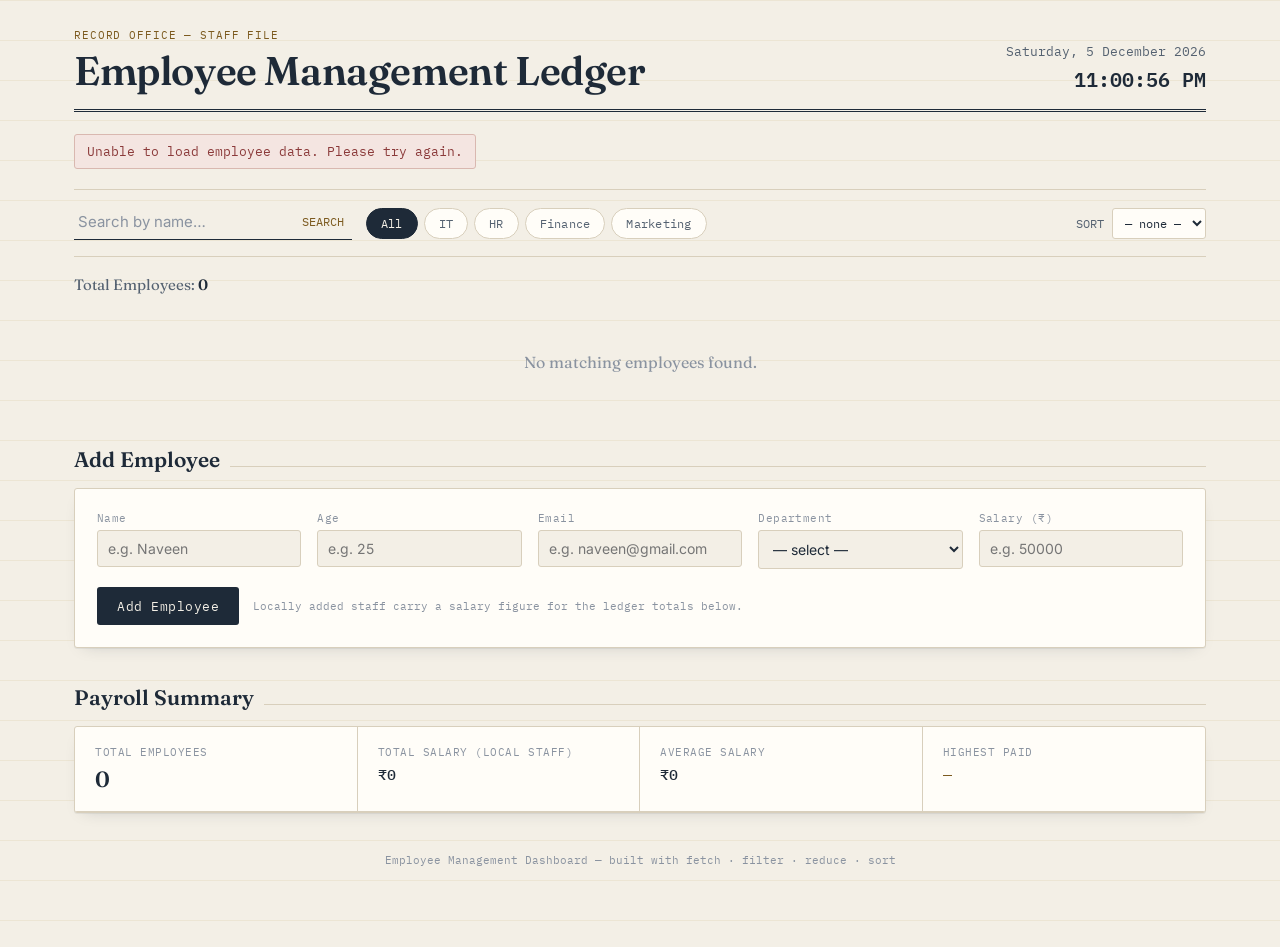
==== index.html @ 7f406c30 "Rename index8.html to index.html" ====
<!DOCTYPE html>
<html lang="en">
<head>
<meta charset="UTF-8">
<meta name="viewport" content="width=device-width, initial-scale=1.0">
<title>Personnel Ledger — Employee Management</title>
<link rel="preconnect" href="https://fonts.googleapis.com">
<link rel="preconnect" href="https://fonts.gstatic.com" crossorigin>
<link href="https://fonts.googleapis.com/css2?family=Fraunces:opsz,wght@9..144,400;9..144,500;9..144,600;9..144,700&family=Inter:wght@400;500;600;700&family=IBM+Plex+Mono:wght@400;500;600&display=swap" rel="stylesheet">
<link rel="stylesheet" href="style8.css">
</head>
<body>
<div class="wrap">

  <div class="masthead">
    <div>
      <div class="kicker">RECORD OFFICE — STAFF FILE</div>
      <h1>Employee Management Ledger</h1>
    </div>
    <div class="clock">
      <div id="clockDate">—</div>
      <div class="time" id="clockTime">—</div>
    </div>
  </div>

  <div id="statusLine">Loading employees…</div>

  <div class="controls">
    <div class="search-box">
      <input type="text" id="searchInput" placeholder="Search by name…">
      <button id="searchBtn">SEARCH</button>
    </div>

    <div class="dept-tabs" id="deptTabs">
      <button data-dept="All" class="active">All</button>
      <button data-dept="IT">IT</button>
      <button data-dept="HR">HR</button>
      <button data-dept="Finance">Finance</button>
      <button data-dept="Marketing">Marketing</button>
    </div>

    <div class="sort-select">
      <span>SORT</span>
      <select id="sortSelect">
        <option value="none">— none —</option>
        <option value="name-asc">Name ↑</option>
        <option value="name-desc">Name ↓</option>
        <option value="age-asc">Age ↑</option>
        <option value="age-desc">Age ↓</option>
        <option value="salary-asc">Salary ↑</option>
        <option value="salary-desc">Salary ↓</option>
      </select>
    </div>
  </div>

  <div class="count-strip" id="countStrip">Total Employees: <b>0</b></div>

  <div class="grid" id="employeeGrid"></div>

  <div class="section-head"><h2>Add Employee</h2><div class="rule"></div></div>
  <div class="form-panel">
    <div class="form-grid">
      <div class="field" id="f-name">
        <label>Name</label>
        <input type="text" id="inName" placeholder="e.g. Naveen">
        <div class="err-msg">❌ Please enter employee name</div>
      </div>
      <div class="field" id="f-age">
        <label>Age</label>
        <input type="number" id="inAge" placeholder="e.g. 25">
        <div class="err-msg">❌ Age must be greater than 18</div>
      </div>
      <div class="field" id="f-email">
        <label>Email</label>
        <input type="text" id="inEmail" placeholder="e.g. naveen@gmail.com">
        <div class="err-msg">❌ Please enter a valid email</div>
      </div>
      <div class="field" id="f-dept">
        <label>Department</label>
        <select id="inDept">
          <option value="">— select —</option>
          <option value="IT">IT</option>
          <option value="HR">HR</option>
          <option value="Finance">Finance</option>
          <option value="Marketing">Marketing</option>
        </select>
        <div class="err-msg">❌ Department must be selected</div>
      </div>
      <div class="field" id="f-salary">
        <label>Salary (₹)</label>
        <input type="number" id="inSalary" placeholder="e.g. 50000">
        <div class="err-msg">❌ Please enter a valid salary</div>
      </div>
    </div>
    <div class="form-actions">
      <button class="btn-primary" id="addBtn">Add Employee</button>
      <span class="form-note">Locally added staff carry a salary figure for the ledger totals below.</span>
    </div>
  </div>

  <div class="section-head"><h2>Payroll Summary</h2><div class="rule"></div></div>
  <div class="stats-panel">
    <div class="stats-grid">
      <div class="stat">
        <div class="label">TOTAL EMPLOYEES</div>
        <div class="value" id="statTotal">0</div>
      </div>
      <div class="stat">
        <div class="label">TOTAL SALARY (LOCAL STAFF)</div>
        <div class="value small" id="statTotalSalary">₹0</div>
      </div>
      <div class="stat">
        <div class="label">AVERAGE SALARY</div>
        <div class="value small" id="statAvgSalary">₹0</div>
      </div>
      <div class="stat top">
        <div class="label">HIGHEST PAID</div>
        <div class="value small" id="statTopPaid">—</div>
      </div>
    </div>
  </div>

  <footer>Employee Management Dashboard — built with fetch · filter · reduce · sort</footer>
</div>

<script src="task8.js"></script>
</body>
</html>
---- style8.css ----
:root{
    --paper: #F3EFE6;
    --paper-2: #ECE5D4;
    --card: #FFFDF8;
    --ink: #1E2A38;
    --ink-soft: #556271;
    --ink-faint: #8A93A0;
    --brass: #A9792C;
    --brass-dark: #7C5A1F;
    --line: #D8CFBC;
    --danger: #8B3A3A;
    --danger-soft: #F4E5E1;
    --good: #3F6B4E;
    --radius: 3px;
    --shadow: 0 1px 0 rgba(30,42,56,0.06), 0 6px 16px -10px rgba(30,42,56,0.25);
  }

  * { box-sizing: border-box; }

  body{
    margin:0;
    background: var(--paper);
    background-image:
      linear-gradient(var(--paper-2) 1px, transparent 1px);
    background-size: 100% 40px;
    color: var(--ink);
    font-family: 'Inter', -apple-system, sans-serif;
    -webkit-font-smoothing: antialiased;
    min-height: 100vh;
  }

  a { color: inherit; }

  .wrap{
    max-width: 1180px;
    margin: 0 auto;
    padding: 28px 24px 80px;
  }

  /* ---------- Masthead ---------- */
  .masthead{
    display:flex;
    justify-content: space-between;
    align-items: flex-end;
    border-bottom: 3px double var(--ink);
    padding-bottom: 14px;
    margin-bottom: 22px;
    gap: 20px;
    flex-wrap: wrap;
  }
  .masthead h1{
    font-family: 'Fraunces', serif;
    font-optical-sizing: auto;
    font-weight: 600;
    font-size: clamp(28px, 4vw, 40px);
    margin: 0;
    letter-spacing: -0.01em;
  }
  .masthead .kicker{
    font-family: 'IBM Plex Mono', monospace;
    font-size: 11px;
    color: var(--brass-dark);
    letter-spacing: 0.08em;
    margin-bottom: 4px;
  }
  .clock{
    font-family: 'IBM Plex Mono', monospace;
    text-align: right;
    color: var(--ink-soft);
    font-size: 13px;
    line-height: 1.6;
  }
  .clock .time{
    font-size: 20px;
    color: var(--ink);
    font-weight: 600;
  }

  /* ---------- Status line ---------- */
  #statusLine{
    font-family: 'IBM Plex Mono', monospace;
    font-size: 13px;
    padding: 8px 12px;
    border: 1px solid var(--line);
    background: var(--card);
    border-radius: var(--radius);
    margin-bottom: 20px;
    display: inline-block;
  }
  #statusLine.err{ color: var(--danger); border-color: #d9b8b0; background: var(--danger-soft); }
  #statusLine.ok{ color: var(--good); }

  /* ---------- Controls ---------- */
  .controls{
    display:flex;
    flex-wrap: wrap;
    align-items:center;
    gap: 14px;
    padding: 16px 0;
    border-top: 1px solid var(--line);
    border-bottom: 1px solid var(--line);
    margin-bottom: 18px;
  }
  .search-box{
    display:flex;
    align-items:center;
    gap:0;
    border-bottom: 1.5px solid var(--ink);
    padding-bottom: 2px;
  }
  .search-box input{
    border: none;
    background: transparent;
    font-family: 'Inter', sans-serif;
    font-size: 15px;
    padding: 6px 4px;
    width: 220px;
    outline: none;
    color: var(--ink);
  }
  .search-box input::placeholder{ color: var(--ink-faint); }
  .search-box button{
    border: none;
    background: transparent;
    font-family: 'IBM Plex Mono', monospace;
    font-size: 12px;
    color: var(--brass-dark);
    cursor: pointer;
    padding: 6px 8px;
  }

  .dept-tabs{
    display:flex;
    gap: 6px;
    flex-wrap: wrap;
  }
  .dept-tabs button{
    font-family: 'IBM Plex Mono', monospace;
    font-size: 12px;
    letter-spacing: 0.02em;
    padding: 7px 14px;
    border: 1px solid var(--line);
    background: var(--card);
    color: var(--ink-soft);
    border-radius: 999px;
    cursor: pointer;
    transition: background .15s, color .15s, border-color .15s;
  }
  .dept-tabs button:hover{ border-color: var(--brass); color: var(--ink); }
  .dept-tabs button.active{
    background: var(--ink);
    border-color: var(--ink);
    color: var(--paper);
  }

  .sort-select{
    margin-left: auto;
    font-family: 'IBM Plex Mono', monospace;
    font-size: 12px;
    color: var(--ink-soft);
    display:flex;
    align-items:center;
    gap:8px;
  }
  .sort-select select{
    font-family: 'IBM Plex Mono', monospace;
    font-size: 12px;
    padding: 6px 8px;
    border: 1px solid var(--line);
    background: var(--card);
    color: var(--ink);
    border-radius: var(--radius);
  }

  /* ---------- Count strip ---------- */
  .count-strip{
    font-family: 'Fraunces', serif;
    font-size: 15px;
    color: var(--ink-soft);
    margin-bottom: 18px;
  }
  .count-strip b{ color: var(--ink); font-weight: 600; }

  /* ---------- Employee grid ---------- */
  .grid{
    display:grid;
    grid-template-columns: repeat(auto-fill, minmax(250px, 1fr));
    gap: 16px;
    margin-bottom: 34px;
  }
  .card{
    position:relative;
    background: var(--card);
    border: 1px solid var(--line);
    border-radius: var(--radius);
    box-shadow: var(--shadow);
    padding: 16px 16px 14px;
    display:flex;
    flex-direction:column;
    gap:8px;
  }
  .card::before{
    content:"";
    position:absolute;
    top:0; left:16px;
    width: 34px; height: 6px;
    background: var(--paper-2);
    border: 1px solid var(--line);
    border-top:none;
    border-radius: 0 0 3px 3px;
  }
  .card-top{
    display:flex;
    gap: 12px;
    align-items:center;
  }
  .card-top img{
    width: 52px; height: 52px;
    border-radius: 50%;
    object-fit: cover;
    border: 1px solid var(--line);
  }
  .card-name{
    font-family: 'Fraunces', serif;
    font-weight: 600;
    font-size: 17px;
    line-height: 1.2;
  }
  .card-dept{
    display:inline-block;
    margin-top: 3px;
    font-family: 'IBM Plex Mono', monospace;
    font-size: 10.5px;
    letter-spacing: 0.04em;
    color: var(--brass-dark);
    border: 1px solid var(--brass);
    padding: 1px 7px;
    border-radius: 999px;
  }
  .card-fields{
    font-size: 13px;
    color: var(--ink-soft);
    display:grid;
    grid-template-columns: auto 1fr;
    gap: 3px 8px;
    margin-top: 4px;
  }
  .card-fields span.k{ color: var(--ink-faint); }
  .card-fields span.v{ font-family: 'IBM Plex Mono', monospace; font-size: 12px; color: var(--ink); word-break: break-word; }
  .card-salary{
    font-family: 'IBM Plex Mono', monospace;
    font-size: 12.5px;
    color: var(--good);
    margin-top: 2px;
  }
  .card-actions{
    margin-top: 10px;
    padding-top: 10px;
    border-top: 1px dashed var(--line);
    display:flex;
    justify-content: flex-end;
  }
  .btn-delete{
    font-family: 'IBM Plex Mono', monospace;
    font-size: 11px;
    letter-spacing: 0.05em;
    color: var(--danger);
    background: var(--danger-soft);
    border: 1px solid #d9b8b0;
    padding: 5px 10px;
    border-radius: var(--radius);
    cursor: pointer;
  }
  .btn-delete:hover{ background: var(--danger); color: #fff; }

  .empty-state{
    grid-column: 1/-1;
    text-align:center;
    padding: 40px 10px;
    font-family: 'Fraunces', serif;
    color: var(--ink-faint);
    font-size: 16px;
  }

  /* ---------- Section headers ---------- */
  .section-head{
    display:flex;
    align-items:baseline;
    gap: 10px;
    margin: 6px 0 16px;
  }
  .section-head h2{
    font-family: 'Fraunces', serif;
    font-weight: 600;
    font-size: 21px;
    margin:0;
  }
  .section-head .rule{
    flex:1;
    height: 1px;
    background: var(--line);
  }

  /* ---------- Add employee ---------- */
  .form-panel{
    background: var(--card);
    border: 1px solid var(--line);
    border-radius: var(--radius);
    box-shadow: var(--shadow);
    padding: 22px;
    margin-bottom: 36px;
  }
  .form-grid{
    display:grid;
    grid-template-columns: repeat(auto-fit, minmax(180px, 1fr));
    gap: 16px;
  }
  .field label{
    display:block;
    font-family: 'IBM Plex Mono', monospace;
    font-size: 11px;
    letter-spacing: 0.04em;
    color: var(--ink-faint);
    margin-bottom: 5px;
  }
  .field input, .field select{
    width: 100%;
    font-family: 'Inter', sans-serif;
    font-size: 14px;
    padding: 9px 10px;
    border: 1px solid var(--line);
    border-radius: var(--radius);
    background: var(--paper);
    color: var(--ink);
    outline: none;
  }
  .field input:focus, .field select:focus{ border-color: var(--brass); }
  .field.error input, .field.error select{ border-color: var(--danger); }
  .field .err-msg{
    display:none;
    font-family: 'IBM Plex Mono', monospace;
    font-size: 11px;
    color: var(--danger);
    margin-top: 5px;
  }
  .field.error .err-msg{ display:block; }

  .form-actions{
    margin-top: 18px;
    display:flex;
    align-items:center;
    gap: 14px;
  }
  .btn-primary{
    font-family: 'IBM Plex Mono', monospace;
    font-size: 12.5px;
    letter-spacing: 0.04em;
    background: var(--ink);
    color: var(--paper);
    border: none;
    padding: 11px 20px;
    border-radius: var(--radius);
    cursor: pointer;
  }
  .btn-primary:hover{ background: var(--brass-dark); }
  .form-note{
    font-family: 'IBM Plex Mono', monospace;
    font-size: 11px;
    color: var(--ink-faint);
  }

  /* ---------- Stats ledger ---------- */
  .stats-panel{
    border: 1px solid var(--line);
    border-radius: var(--radius);
    background: var(--card);
    box-shadow: var(--shadow);
    padding: 0;
    overflow:hidden;
    margin-bottom: 10px;
  }
  .stats-grid{
    display:grid;
    grid-template-columns: repeat(auto-fit, minmax(190px, 1fr));
  }
  .stat{
    padding: 18px 20px;
    border-right: 1px solid var(--line);
    border-bottom: 1px solid var(--line);
  }
  .stat:last-child{ border-right:none; }
  .stat .label{
    font-family: 'IBM Plex Mono', monospace;
    font-size: 10.5px;
    letter-spacing: 0.05em;
    color: var(--ink-faint);
    margin-bottom: 6px;
  }
  .stat .value{
    font-family: 'Fraunces', serif;
    font-size: 22px;
    font-weight: 600;
    color: var(--ink);
  }
  .stat .value.small{ font-size: 15px; font-family:'IBM Plex Mono',monospace; font-weight:500; }
  .stat.top .value{ color: var(--brass-dark); }

  footer{
    margin-top: 40px;
    text-align:center;
    font-family: 'IBM Plex Mono', monospace;
    font-size: 11px;
    color: var(--ink-faint);
  }

  @media (max-width: 560px){
    .sort-select{ margin-left: 0; width: 100%; }
    .sort-select select{ flex:1; }
  }
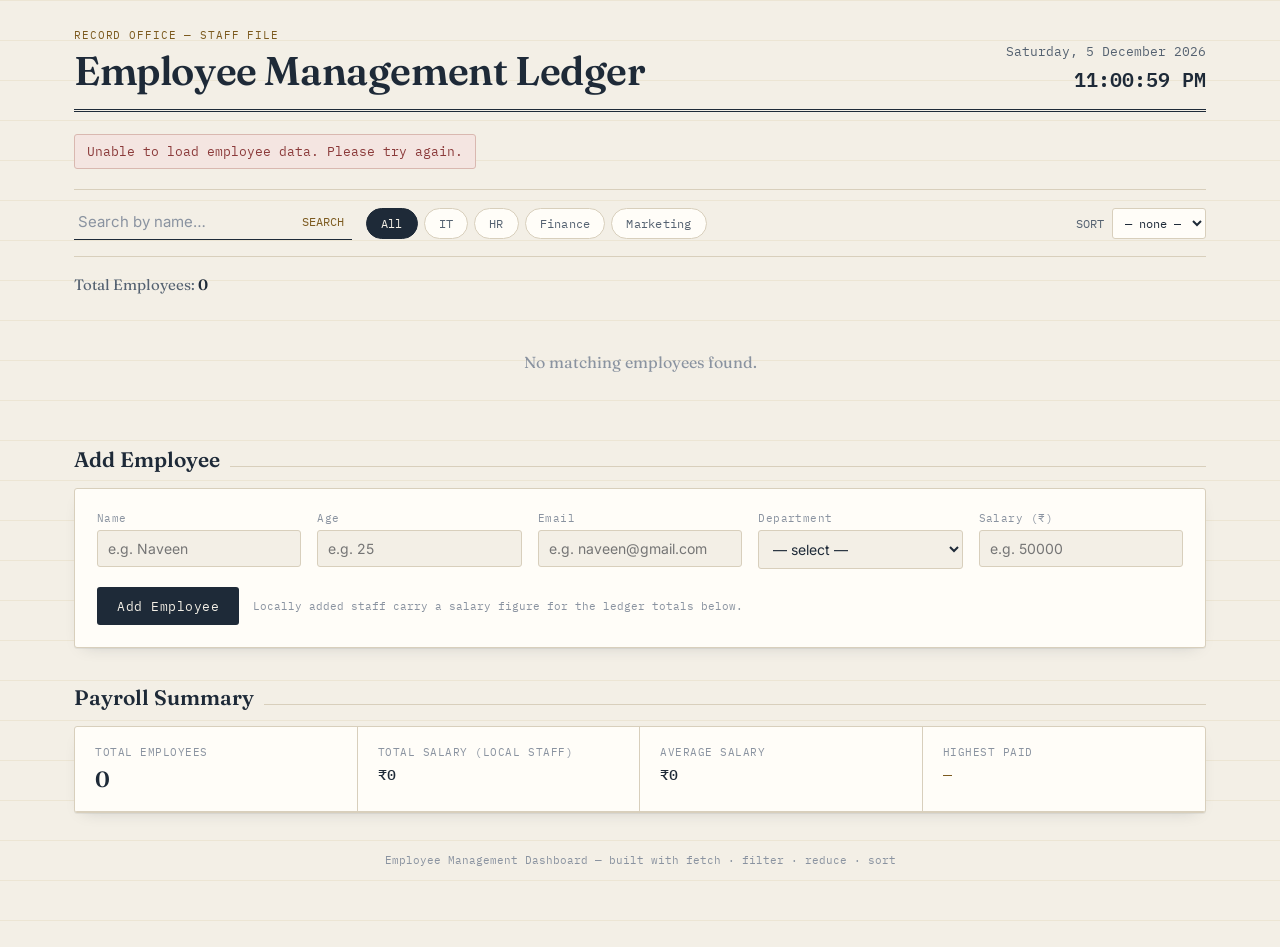
==== commit efdc44d7: "Replace stylesheet and script references in index.html" ====
--- a/index.html
+++ b/index.html
@@ -7,7 +7,7 @@
 <link rel="preconnect" href="https://fonts.googleapis.com">
 <link rel="preconnect" href="https://fonts.gstatic.com" crossorigin>
 <link href="https://fonts.googleapis.com/css2?family=Fraunces:opsz,wght@9..144,400;9..144,500;9..144,600;9..144,700&family=Inter:wght@400;500;600;700&family=IBM+Plex+Mono:wght@400;500;600&display=swap" rel="stylesheet">
-<link rel="stylesheet" href="style8.css">
+<link rel="stylesheet" href="style.css">
 </head>
 <body>
 <div class="wrap">
@@ -123,6 +123,6 @@
   <footer>Employee Management Dashboard — built with fetch · filter · reduce · sort</footer>
 </div>
 
-<script src="task8.js"></script>
+<script src="task.js"></script>
 </body>
 </html>
--- a/style.css
+++ b/style.css
@@ -0,0 +1,419 @@
+:root{
+    --paper: #F3EFE6;
+    --paper-2: #ECE5D4;
+    --card: #FFFDF8;
+    --ink: #1E2A38;
+    --ink-soft: #556271;
+    --ink-faint: #8A93A0;
+    --brass: #A9792C;
+    --brass-dark: #7C5A1F;
+    --line: #D8CFBC;
+    --danger: #8B3A3A;
+    --danger-soft: #F4E5E1;
+    --good: #3F6B4E;
+    --radius: 3px;
+    --shadow: 0 1px 0 rgba(30,42,56,0.06), 0 6px 16px -10px rgba(30,42,56,0.25);
+  }
+
+  * { box-sizing: border-box; }
+
+  body{
+    margin:0;
+    background: var(--paper);
+    background-image:
+      linear-gradient(var(--paper-2) 1px, transparent 1px);
+    background-size: 100% 40px;
+    color: var(--ink);
+    font-family: 'Inter', -apple-system, sans-serif;
+    -webkit-font-smoothing: antialiased;
+    min-height: 100vh;
+  }
+
+  a { color: inherit; }
+
+  .wrap{
+    max-width: 1180px;
+    margin: 0 auto;
+    padding: 28px 24px 80px;
+  }
+
+  /* ---------- Masthead ---------- */
+  .masthead{
+    display:flex;
+    justify-content: space-between;
+    align-items: flex-end;
+    border-bottom: 3px double var(--ink);
+    padding-bottom: 14px;
+    margin-bottom: 22px;
+    gap: 20px;
+    flex-wrap: wrap;
+  }
+  .masthead h1{
+    font-family: 'Fraunces', serif;
+    font-optical-sizing: auto;
+    font-weight: 600;
+    font-size: clamp(28px, 4vw, 40px);
+    margin: 0;
+    letter-spacing: -0.01em;
+  }
+  .masthead .kicker{
+    font-family: 'IBM Plex Mono', monospace;
+    font-size: 11px;
+    color: var(--brass-dark);
+    letter-spacing: 0.08em;
+    margin-bottom: 4px;
+  }
+  .clock{
+    font-family: 'IBM Plex Mono', monospace;
+    text-align: right;
+    color: var(--ink-soft);
+    font-size: 13px;
+    line-height: 1.6;
+  }
+  .clock .time{
+    font-size: 20px;
+    color: var(--ink);
+    font-weight: 600;
+  }
+
+  /* ---------- Status line ---------- */
+  #statusLine{
+    font-family: 'IBM Plex Mono', monospace;
+    font-size: 13px;
+    padding: 8px 12px;
+    border: 1px solid var(--line);
+    background: var(--card);
+    border-radius: var(--radius);
+    margin-bottom: 20px;
+    display: inline-block;
+  }
+  #statusLine.err{ color: var(--danger); border-color: #d9b8b0; background: var(--danger-soft); }
+  #statusLine.ok{ color: var(--good); }
+
+  /* ---------- Controls ---------- */
+  .controls{
+    display:flex;
+    flex-wrap: wrap;
+    align-items:center;
+    gap: 14px;
+    padding: 16px 0;
+    border-top: 1px solid var(--line);
+    border-bottom: 1px solid var(--line);
+    margin-bottom: 18px;
+  }
+  .search-box{
+    display:flex;
+    align-items:center;
+    gap:0;
+    border-bottom: 1.5px solid var(--ink);
+    padding-bottom: 2px;
+  }
+  .search-box input{
+    border: none;
+    background: transparent;
+    font-family: 'Inter', sans-serif;
+    font-size: 15px;
+    padding: 6px 4px;
+    width: 220px;
+    outline: none;
+    color: var(--ink);
+  }
+  .search-box input::placeholder{ color: var(--ink-faint); }
+  .search-box button{
+    border: none;
+    background: transparent;
+    font-family: 'IBM Plex Mono', monospace;
+    font-size: 12px;
+    color: var(--brass-dark);
+    cursor: pointer;
+    padding: 6px 8px;
+  }
+
+  .dept-tabs{
+    display:flex;
+    gap: 6px;
+    flex-wrap: wrap;
+  }
+  .dept-tabs button{
+    font-family: 'IBM Plex Mono', monospace;
+    font-size: 12px;
+    letter-spacing: 0.02em;
+    padding: 7px 14px;
+    border: 1px solid var(--line);
+    background: var(--card);
+    color: var(--ink-soft);
+    border-radius: 999px;
+    cursor: pointer;
+    transition: background .15s, color .15s, border-color .15s;
+  }
+  .dept-tabs button:hover{ border-color: var(--brass); color: var(--ink); }
+  .dept-tabs button.active{
+    background: var(--ink);
+    border-color: var(--ink);
+    color: var(--paper);
+  }
+
+  .sort-select{
+    margin-left: auto;
+    font-family: 'IBM Plex Mono', monospace;
+    font-size: 12px;
+    color: var(--ink-soft);
+    display:flex;
+    align-items:center;
+    gap:8px;
+  }
+  .sort-select select{
+    font-family: 'IBM Plex Mono', monospace;
+    font-size: 12px;
+    padding: 6px 8px;
+    border: 1px solid var(--line);
+    background: var(--card);
+    color: var(--ink);
+    border-radius: var(--radius);
+  }
+
+  /* ---------- Count strip ---------- */
+  .count-strip{
+    font-family: 'Fraunces', serif;
+    font-size: 15px;
+    color: var(--ink-soft);
+    margin-bottom: 18px;
+  }
+  .count-strip b{ color: var(--ink); font-weight: 600; }
+
+  /* ---------- Employee grid ---------- */
+  .grid{
+    display:grid;
+    grid-template-columns: repeat(auto-fill, minmax(250px, 1fr));
+    gap: 16px;
+    margin-bottom: 34px;
+  }
+  .card{
+    position:relative;
+    background: var(--card);
+    border: 1px solid var(--line);
+    border-radius: var(--radius);
+    box-shadow: var(--shadow);
+    padding: 16px 16px 14px;
+    display:flex;
+    flex-direction:column;
+    gap:8px;
+  }
+  .card::before{
+    content:"";
+    position:absolute;
+    top:0; left:16px;
+    width: 34px; height: 6px;
+    background: var(--paper-2);
+    border: 1px solid var(--line);
+    border-top:none;
+    border-radius: 0 0 3px 3px;
+  }
+  .card-top{
+    display:flex;
+    gap: 12px;
+    align-items:center;
+  }
+  .card-top img{
+    width: 52px; height: 52px;
+    border-radius: 50%;
+    object-fit: cover;
+    border: 1px solid var(--line);
+  }
+  .card-name{
+    font-family: 'Fraunces', serif;
+    font-weight: 600;
+    font-size: 17px;
+    line-height: 1.2;
+  }
+  .card-dept{
+    display:inline-block;
+    margin-top: 3px;
+    font-family: 'IBM Plex Mono', monospace;
+    font-size: 10.5px;
+    letter-spacing: 0.04em;
+    color: var(--brass-dark);
+    border: 1px solid var(--brass);
+    padding: 1px 7px;
+    border-radius: 999px;
+  }
+  .card-fields{
+    font-size: 13px;
+    color: var(--ink-soft);
+    display:grid;
+    grid-template-columns: auto 1fr;
+    gap: 3px 8px;
+    margin-top: 4px;
+  }
+  .card-fields span.k{ color: var(--ink-faint); }
+  .card-fields span.v{ font-family: 'IBM Plex Mono', monospace; font-size: 12px; color: var(--ink); word-break: break-word; }
+  .card-salary{
+    font-family: 'IBM Plex Mono', monospace;
+    font-size: 12.5px;
+    color: var(--good);
+    margin-top: 2px;
+  }
+  .card-actions{
+    margin-top: 10px;
+    padding-top: 10px;
+    border-top: 1px dashed var(--line);
+    display:flex;
+    justify-content: flex-end;
+  }
+  .btn-delete{
+    font-family: 'IBM Plex Mono', monospace;
+    font-size: 11px;
+    letter-spacing: 0.05em;
+    color: var(--danger);
+    background: var(--danger-soft);
+    border: 1px solid #d9b8b0;
+    padding: 5px 10px;
+    border-radius: var(--radius);
+    cursor: pointer;
+  }
+  .btn-delete:hover{ background: var(--danger); color: #fff; }
+
+  .empty-state{
+    grid-column: 1/-1;
+    text-align:center;
+    padding: 40px 10px;
+    font-family: 'Fraunces', serif;
+    color: var(--ink-faint);
+    font-size: 16px;
+  }
+
+  /* ---------- Section headers ---------- */
+  .section-head{
+    display:flex;
+    align-items:baseline;
+    gap: 10px;
+    margin: 6px 0 16px;
+  }
+  .section-head h2{
+    font-family: 'Fraunces', serif;
+    font-weight: 600;
+    font-size: 21px;
+    margin:0;
+  }
+  .section-head .rule{
+    flex:1;
+    height: 1px;
+    background: var(--line);
+  }
+
+  /* ---------- Add employee ---------- */
+  .form-panel{
+    background: var(--card);
+    border: 1px solid var(--line);
+    border-radius: var(--radius);
+    box-shadow: var(--shadow);
+    padding: 22px;
+    margin-bottom: 36px;
+  }
+  .form-grid{
+    display:grid;
+    grid-template-columns: repeat(auto-fit, minmax(180px, 1fr));
+    gap: 16px;
+  }
+  .field label{
+    display:block;
+    font-family: 'IBM Plex Mono', monospace;
+    font-size: 11px;
+    letter-spacing: 0.04em;
+    color: var(--ink-faint);
+    margin-bottom: 5px;
+  }
+  .field input, .field select{
+    width: 100%;
+    font-family: 'Inter', sans-serif;
+    font-size: 14px;
+    padding: 9px 10px;
+    border: 1px solid var(--line);
+    border-radius: var(--radius);
+    background: var(--paper);
+    color: var(--ink);
+    outline: none;
+  }
+  .field input:focus, .field select:focus{ border-color: var(--brass); }
+  .field.error input, .field.error select{ border-color: var(--danger); }
+  .field .err-msg{
+    display:none;
+    font-family: 'IBM Plex Mono', monospace;
+    font-size: 11px;
+    color: var(--danger);
+    margin-top: 5px;
+  }
+  .field.error .err-msg{ display:block; }
+
+  .form-actions{
+    margin-top: 18px;
+    display:flex;
+    align-items:center;
+    gap: 14px;
+  }
+  .btn-primary{
+    font-family: 'IBM Plex Mono', monospace;
+    font-size: 12.5px;
+    letter-spacing: 0.04em;
+    background: var(--ink);
+    color: var(--paper);
+    border: none;
+    padding: 11px 20px;
+    border-radius: var(--radius);
+    cursor: pointer;
+  }
+  .btn-primary:hover{ background: var(--brass-dark); }
+  .form-note{
+    font-family: 'IBM Plex Mono', monospace;
+    font-size: 11px;
+    color: var(--ink-faint);
+  }
+
+  /* ---------- Stats ledger ---------- */
+  .stats-panel{
+    border: 1px solid var(--line);
+    border-radius: var(--radius);
+    background: var(--card);
+    box-shadow: var(--shadow);
+    padding: 0;
+    overflow:hidden;
+    margin-bottom: 10px;
+  }
+  .stats-grid{
+    display:grid;
+    grid-template-columns: repeat(auto-fit, minmax(190px, 1fr));
+  }
+  .stat{
+    padding: 18px 20px;
+    border-right: 1px solid var(--line);
+    border-bottom: 1px solid var(--line);
+  }
+  .stat:last-child{ border-right:none; }
+  .stat .label{
+    font-family: 'IBM Plex Mono', monospace;
+    font-size: 10.5px;
+    letter-spacing: 0.05em;
+    color: var(--ink-faint);
+    margin-bottom: 6px;
+  }
+  .stat .value{
+    font-family: 'Fraunces', serif;
+    font-size: 22px;
+    font-weight: 600;
+    color: var(--ink);
+  }
+  .stat .value.small{ font-size: 15px; font-family:'IBM Plex Mono',monospace; font-weight:500; }
+  .stat.top .value{ color: var(--brass-dark); }
+
+  footer{
+    margin-top: 40px;
+    text-align:center;
+    font-family: 'IBM Plex Mono', monospace;
+    font-size: 11px;
+    color: var(--ink-faint);
+  }
+
+  @media (max-width: 560px){
+    .sort-select{ margin-left: 0; width: 100%; }
+    .sort-select select{ flex:1; }
+  }
